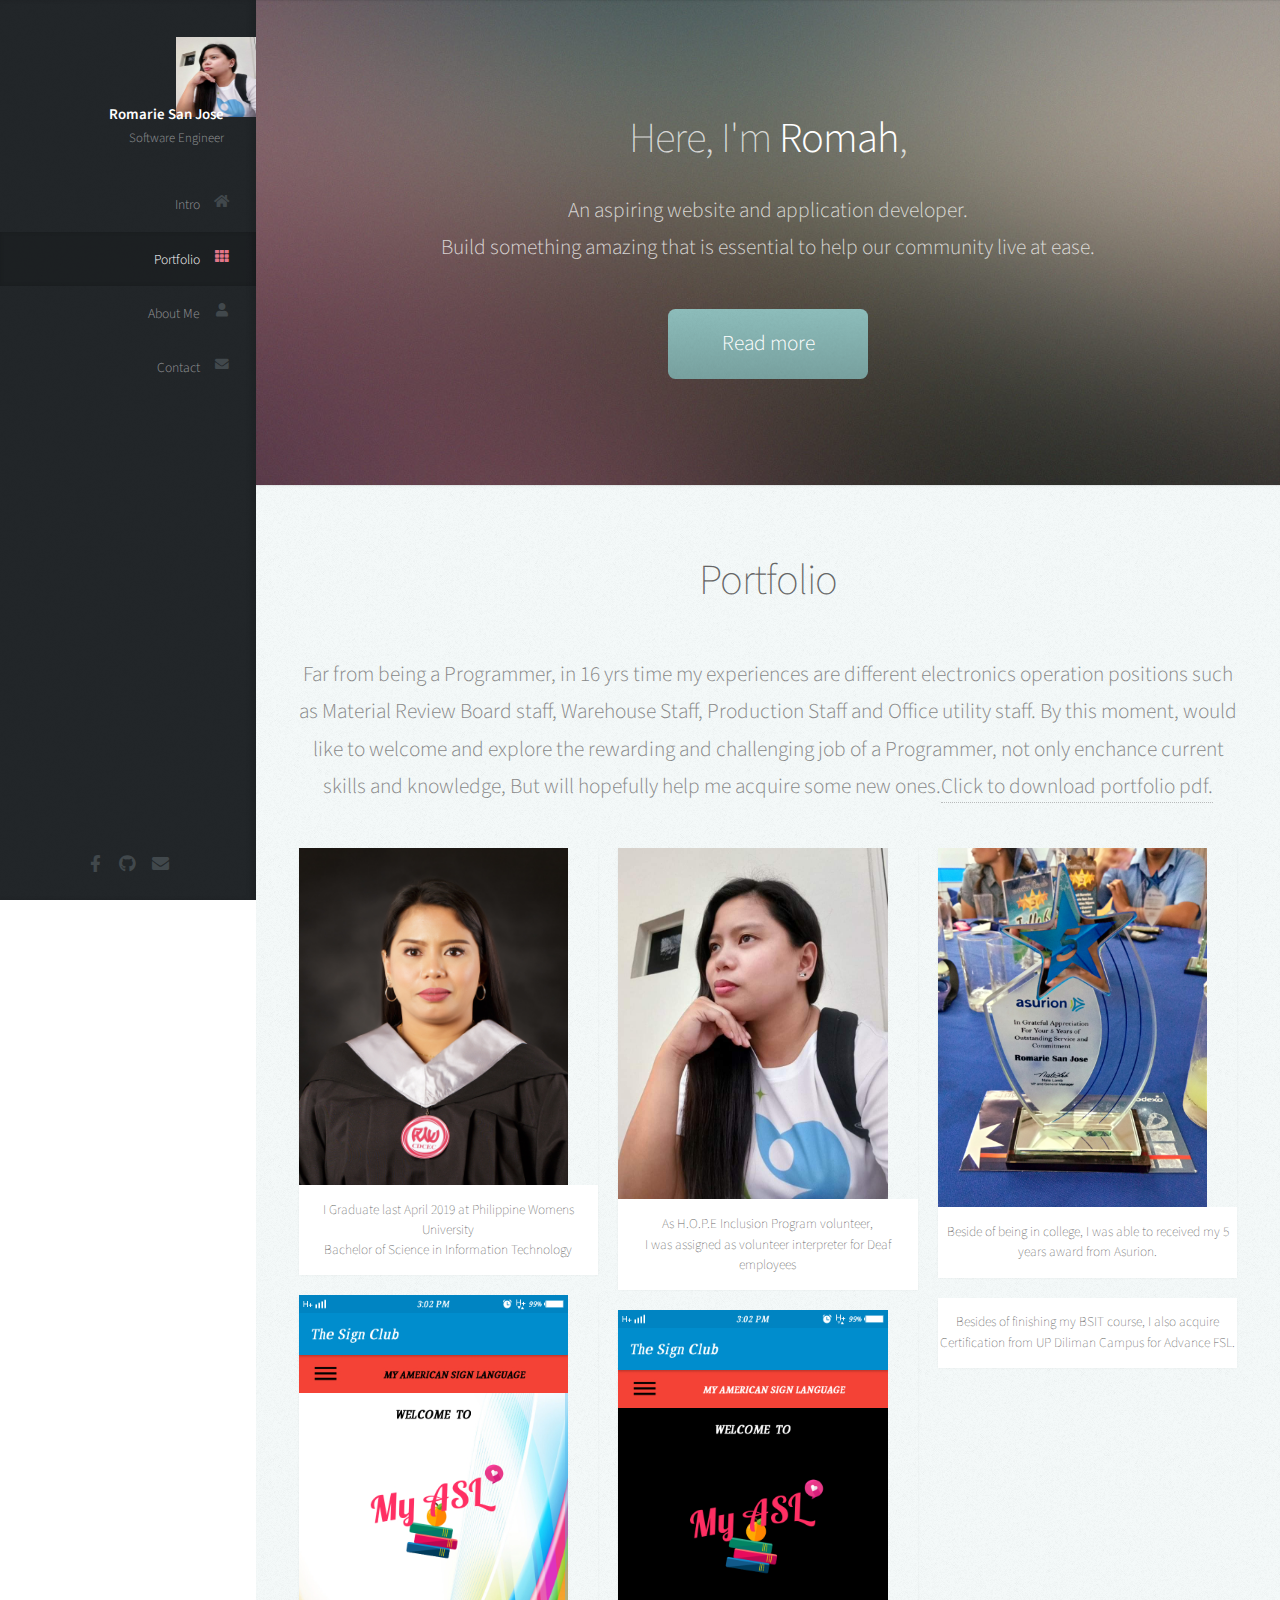
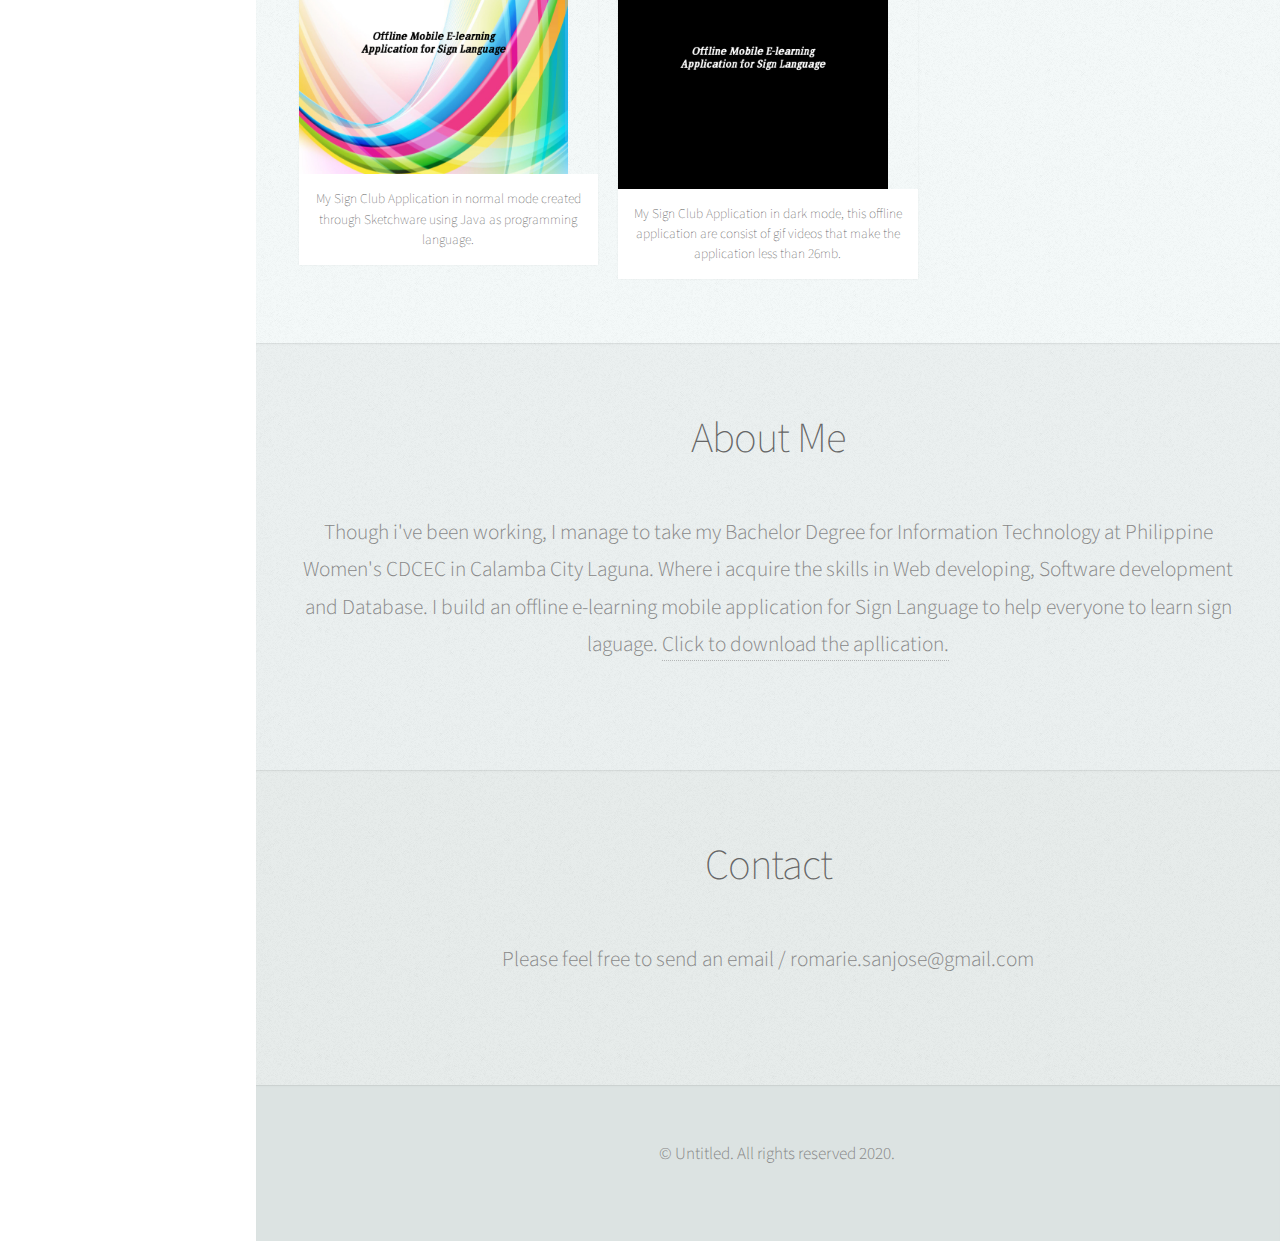
==== htmlromahcreator/index.html @ 94a88ac8 "Add files via upload" ====
<!DOCTYPE HTML>
<!--
	Prologue by HTML5 UP
	html5up.net | @ajlkn
	Free for personal and commercial use under the CCA 3.0 license (html5up.net/license)
-->
<html>
	<head>
		<title>romahcreator.website</title>
		<meta charset="utf-8" />
		<meta name="viewport" content="width=device-width, initial-scale=1, user-scalable=no" />
		<link rel="stylesheet" href="assets/css/main.css" />
	</head>
	<body class="is-preload">

		<!-- Header -->
			<div id="header">

				<div class="top">

					<!-- Logo -->
						<div id="logo">
							<span class="image avatar48"><img src="images/pic01.jpg" alt="" /></span>
							<h1 id="title">Romarie San Jose</h1>
							<p>Software Engineer</p>
						</div>

					<!-- Nav -->
						<nav id="nav">
							<ul>
								<li><a href="#top" id="top-link"><span class="icon solid fa-home">Intro</span></a></li>
								<li><a href="#portfolio" id="portfolio-link"><span class="icon solid fa-th">Portfolio</span></a></li>
								<li><a href="#about" id="about-link"><span class="icon solid fa-user">About Me</span></a></li>
								<li><a href="#contact" id="contact-link"><span class="icon solid fa-envelope">Contact</span></a></li>
							</ul>
						</nav>

				</div>

				<div class="bottom">

					<!-- Social Icons -->
						<ul class="icons">
							<!--<li><a href="#" class="icon brands fa-twitter"><span class="label">Twitter</span></a></li>-->
							<li><a href="www.Facebook.com/romahsjgallardo" class="icon brands fa-facebook-f"><span class="label">Facebook</span></a></li>
							<li><a href="www.Romahcreator@github.io" class="icon brands fa-github"><span class="label">Github</span></a></li>
							<li><a href="romarie.sanjose@gmail.com" class="icon solid fa-envelope"><span class="label">Email</span></a></li>
						</ul>

				</div>

			</div>

		<!-- Main -->
			<div id="main">

				<!-- Intro -->
					<section id="top" class="one dark cover">
						<div class="container">

							<header>
								<h2 class="alt">Here, I'm <strong>Romah</strong>,</h2>
								<p> An aspiring website and application developer.</br> Build something amazing that is essential to help our community live at ease.</p>
							</header>

							<footer>
								<a href="#portfolio" class="button scrolly">Read more</a>
							</footer>

						</div>
					</section>

				<!-- Portfolio -->
					<section id="portfolio" class="two">
						<div class="container">

							<header>
								<h2>Portfolio</h2>
							</header>

							<p> Far from being a Programmer, in 16 yrs time my experiences are different electronics operation positions such as Material Review Board staff, Warehouse Staff, Production Staff and Office utility staff. By this moment, would like to welcome and explore the rewarding and challenging job of a Programmer, not only enchance current skills and knowledge, But will hopefully help me acquire some new ones.<a href="https://drive.google.com/file/d/19MkFinXeB9zzPaveT3nCuMssVKolmsrK/view?usp=drivesdk">Click to download portfolio pdf.</a></p>

							<div class="row">
								<div class="col-4 col-12-mobile">
									<article class="item">
										<a href="#" class="image fit"><img src="images/pic02.jpg" alt="" /></a>
										<header>
											<h3>I Graduate last April 2019 at Philippine Womens University<br/>Bachelor of Science in Information Technology<br/></h3>
										</header>
									</article>
									<article class="item">
										<a href="#" class="image fit"><img src="images/pic03.jpg" alt="" /></a>
										<header>
											<h3>My Sign Club Application in normal mode created through Sketchware using Java as programming language.</h3>
										</header>
									</article>
								</div>
								<div class="col-4 col-12-mobile">
									<article class="item">
										<a href="#" class="image fit"><img src="images/pic01.jpg" alt="" /></a>
										<header>
											<h3> As H.O.P.E Inclusion Program volunteer,<br/> I was assigned as volunteer interpreter for Deaf employees</h3>
										</header>
									</article>
									<article class="item">
										<a href="#" class="image fit"><img src="images/pic05.jpg" alt="" /></a>
										<header>
											<h3>My Sign Club Application in dark mode, this offline application are consist of gif videos that make the application less than 26mb. </h3>
										</header>
									</article>
								</div>
								<div class="col-4 col-12-mobile">
									<article class="item">
										<a href="#" class="image fit"><img src="images/pic06.jpg" alt="" /></a>
										<header>
											<h3>Beside of being in college, I was able to received my 5 years award from Asurion.</h3>
										</header>
									</article>
									<article class="item">
										<a href="#" class="image fit"><img src="images/pic07.jpg" alt="" /></a>
										<header>
											<h3>Besides of finishing my BSIT course, I also acquire Certification from UP Diliman Campus for Advance FSL.</h3>
										</header>
									</article>
								</div>
							</div>

						</div>
					</section>

				<!-- About Me -->
					<section id="about" class="three">
						<div class="container">

							<header>
								<h2>About Me</h2>
							</header>

							<!--<a href="#" class="image featured"><img src="images/pic08.jpg" alt="" /></a>-->

							<p>Though i've been working, I manage to take my Bachelor Degree for Information Technology at Philippine Women's CDCEC in Calamba City Laguna. Where i acquire the skills in Web developing, Software development and Database. I build an offline e-learning mobile application for Sign Language to help everyone to learn sign laguage. <a href="https://drive.google.com/file/d/1fnbELvhr9jK8zWMVZ9AajAuEtnK0Iqdz/view?usp=drivesdk">Click to download the apllication.</a></p>

						</div>
					</section>

				<!-- Contact -->
					<section id="contact" class="four">
						<div class="container">

							<header>
								<h2>Contact</h2>
							</header>

							<p>Please feel free to send an email / romarie.sanjose@gmail.com</p>

							<!--<form method="post" action="#">
								<div class="row">
									<div class="col-6 col-12-mobile"><input type="text" name="name" placeholder="Name" /></div>
									<div class="col-6 col-12-mobile"><input type="text" name="email" placeholder="Email" /></div>
									<div class="col-12">
										<textarea name="message" placeholder="Message"></textarea>
									</div>
									<div class="col-12">
										<input type="submit" value="Send Message" />
									</div>-->
								</div>
							</form>

						</div>
					</section>

			</div>

		<!-- Footer -->
			<div id="footer">

				<!-- Copyright -->
					<ul class="copyright">
						<li>&copy; Untitled. All rights reserved 2020.</li><!--<li>Design: <a href="http://html5up.net">HTML5 UP</a></li>-->
					</ul>

			</div>

		<!-- Scripts -->
			<script src="assets/js/jquery.min.js"></script>
			<script src="assets/js/jquery.scrolly.min.js"></script>
			<script src="assets/js/jquery.scrollex.min.js"></script>
			<script src="assets/js/browser.min.js"></script>
			<script src="assets/js/breakpoints.min.js"></script>
			<script src="assets/js/util.js"></script>
			<script src="assets/js/main.js"></script>

	</body>
</html>
---- htmlromahcreator/assets/css/main.css ----
@import url("fontawesome-all.min.css");
@import url("https://fonts.googleapis.com/css?family=Source+Sans+Pro:300,300italic,400,600");

/*
	Prologue by HTML5 UP
	html5up.net | @ajlkn
	Free for personal and commercial use under the CCA 3.0 license (html5up.net/license)
*/

html, body, div, span, applet, object,
iframe, h1, h2, h3, h4, h5, h6, p, blockquote,
pre, a, abbr, acronym, address, big, cite,
code, del, dfn, em, img, ins, kbd, q, s, samp,
small, strike, strong, sub, sup, tt, var, b,
u, i, center, dl, dt, dd, ol, ul, li, fieldset,
form, label, legend, table, caption, tbody,
tfoot, thead, tr, th, td, article, aside,
canvas, details, embed, figure, figcaption,
footer, header, hgroup, menu, nav, output, ruby,
section, summary, time, mark, audio, video {
	margin: 0;
	padding: 0;
	border: 0;
	font-size: 100%;
	font: inherit;
	vertical-align: baseline;}

article, aside, details, figcaption, figure,
footer, header, hgroup, menu, nav, section {
	display: block;}

body {
	line-height: 1;
}

ol, ul {
	list-style: none;
}

blockquote, q {
	quotes: none;
}

	blockquote:before, blockquote:after, q:before, q:after {
		content: '';
		content: none;
	}

table {
	border-collapse: collapse;
	border-spacing: 0;
}

body {
	-webkit-text-size-adjust: none;
}

mark {
	background-color: transparent;
	color: inherit;
}

input::-moz-focus-inner {
	border: 0;
	padding: 0;
}

input, select, textarea {
	-moz-appearance: none;
	-webkit-appearance: none;
	-ms-appearance: none;
	appearance: none;
}

/* Basic */

	html {
		box-sizing: border-box;
	}

	*, *:before, *:after {
		box-sizing: inherit;
	}

	body {
		background: #fff;
		font-family: 'Source Sans Pro', sans-serif;
		font-size: 15pt;
		font-weight: 300;
		line-height: 1.75em;
		color: #888;
	}

		body.is-preload *, body.is-preload *:before, body.is-preload *:after {
			-moz-animation: none !important;
			-webkit-animation: none !important;
			-ms-animation: none !important;
			animation: none !important;
			-moz-transition: none !important;
			-webkit-transition: none !important;
			-ms-transition: none !important;
			transition: none !important;
		}

	input, textarea, select {
		font-family: 'Source Sans Pro', sans-serif;
		font-size: 17pt;
		font-weight: 300;
		line-height: 1.75em;
		color: #888;
	}

	h1, h2, h3, h4, h5, h6 {
		font-weight: 100;
		color: #666;
		line-height: 1.5em;
	}

	h1 a, h2 a, h3 a, h4 a, h5 a, h6 a {
		color: inherit;
		text-decoration: none;
	}

		h1 a strong, h2 a strong, h3 a strong, h4 a strong, h5 a strong, h6 a strong {
			color: #333;
		}

	h2 {
		font-size: 2em;
		letter-spacing: -1px;
	}

		h2.alt {
			color: #888;
		}

			h2.alt strong {
				color: #666;
			}

	h3 {
		font-size: 1em;
	}

	header {
		margin: 0 0 2em 0;
	}

		header > p {
			margin: 1em 0 0 0;
		}

	footer {
		margin: 2em 0 0 0;
	}

	strong, b {
		font-weight: 300;
		color: #666;
	}

	em, i {
		font-style: italic;
	}

	a {
		text-decoration: none;
		color: inherit;
		border-bottom: dotted 1px rgba(128, 128, 128, 0.5);
		-moz-transition: color 0.35s ease-in-out, border-bottom-color 0.35s ease-in-out;
		-webkit-transition: color 0.35s ease-in-out, border-bottom-color 0.35s ease-in-out;
		-ms-transition: color 0.35s ease-in-out, border-bottom-color 0.35s ease-in-out;
		transition: color 0.35s ease-in-out, border-bottom-color 0.35s ease-in-out;
		outline: 0;
	}

		a:hover {
			color: #E27689;
			border-bottom-color: rgba(255, 255, 255, 0);
		}

	sub {
		position: relative;
		top: 0.5em;
		font-size: 0.8em;
	}

	sup {
		position: relative;
		top: -0.5em;
		font-size: 0.8em;
	}

	hr {
		border: 0;
		border-top: solid 1px #ddd;
	}

	blockquote {
		border-left: solid 0.5em #ddd;
		padding: 1em 0 1em 2em;
		font-style: italic;
	}

	p, ul, ol, dl, table {
		margin-bottom: 2em;
	}

	br.clear {
		clear: both;
	}

/* Container */

	.container {
		margin: 0 auto;
		max-width: 100%;
		width: 1400px;
	}

		@media screen and (min-width: 961px) and (max-width: 1880px) {

			.container {
				width: 1200px;
			}

		}

		@media screen and (min-width: 961px) and (max-width: 1620px) {

			.container {
				width: 960px;
			}

		}

		@media screen and (min-width: 961px) and (max-width: 1320px) {

			.container {
				width: 100%;
			}

		}

		@media screen and (max-width: 960px) {

			.container {
				width: 100%;
			}

		}

		@media screen and (max-width: 736px) {

			.container {
				width: 100%;
			}

		}

/* Row */

	.row {
		display: flex;
		flex-wrap: wrap;
		box-sizing: border-box;
		align-items: stretch;
	}

		.row > * {
			box-sizing: border-box;
		}

		.row.gtr-uniform > * > :last-child {
			margin-bottom: 0;
		}

		.row.aln-left {
			justify-content: flex-start;
		}

		.row.aln-center {
			justify-content: center;
		}

		.row.aln-right {
			justify-content: flex-end;
		}

		.row.aln-top {
			align-items: flex-start;
		}

		.row.aln-middle {
			align-items: center;
		}

		.row.aln-bottom {
			align-items: flex-end;
		}

		.row > .imp {
			order: -1;
		}

		.row > .col-1 {
			width: 8.33333%;
		}

		.row > .off-1 {
			margin-left: 8.33333%;
		}

		.row > .col-2 {
			width: 16.66667%;
		}

		.row > .off-2 {
			margin-left: 16.66667%;
		}

		.row > .col-3 {
			width: 25%;
		}

		.row > .off-3 {
			margin-left: 25%;
		}

		.row > .col-4 {
			width: 33.33333%;
		}

		.row > .off-4 {
			margin-left: 33.33333%;
		}

		.row > .col-5 {
			width: 41.66667%;
		}

		.row > .off-5 {
			margin-left: 41.66667%;
		}

		.row > .col-6 {
			width: 50%;
		}

		.row > .off-6 {
			margin-left: 50%;
		}

		.row > .col-7 {
			width: 58.33333%;
		}

		.row > .off-7 {
			margin-left: 58.33333%;
		}

		.row > .col-8 {
			width: 66.66667%;
		}

		.row > .off-8 {
			margin-left: 66.66667%;
		}

		.row > .col-9 {
			width: 75%;
		}

		.row > .off-9 {
			margin-left: 75%;
		}

		.row > .col-10 {
			width: 83.33333%;
		}

		.row > .off-10 {
			margin-left: 83.33333%;
		}

		.row > .col-11 {
			width: 91.66667%;
		}

		.row > .off-11 {
			margin-left: 91.66667%;
		}

		.row > .col-12 {
			width: 100%;
		}

		.row > .off-12 {
			margin-left: 100%;
		}

		.row.gtr-0 {
			margin-top: 0px;
			margin-left: 0px;
		}

			.row.gtr-0 > * {
				padding: 0px 0 0 0px;
			}

			.row.gtr-0.gtr-uniform {
				margin-top: 0px;
			}

				.row.gtr-0.gtr-uniform > * {
					padding-top: 0px;
				}

		.row.gtr-25 {
			margin-top: -10px;
			margin-left: -10px;
		}

			.row.gtr-25 > * {
				padding: 10px 0 0 10px;
			}

			.row.gtr-25.gtr-uniform {
				margin-top: -10px;
			}

				.row.gtr-25.gtr-uniform > * {
					padding-top: 10px;
				}

		.row.gtr-50 {
			margin-top: -20px;
			margin-left: -20px;
		}

			.row.gtr-50 > * {
				padding: 20px 0 0 20px;
			}

			.row.gtr-50.gtr-uniform {
				margin-top: -20px;
			}

				.row.gtr-50.gtr-uniform > * {
					padding-top: 20px;
				}

		.row {
			margin-top: -40px;
			margin-left: -40px;
		}

			.row > * {
				padding: 40px 0 0 40px;
			}

			.row.gtr-uniform {
				margin-top: -40px;
			}

				.row.gtr-uniform > * {
					padding-top: 40px;
				}

		.row.gtr-150 {
			margin-top: -60px;
			margin-left: -60px;
		}

			.row.gtr-150 > * {
				padding: 60px 0 0 60px;
			}

			.row.gtr-150.gtr-uniform {
				margin-top: -60px;
			}

				.row.gtr-150.gtr-uniform > * {
					padding-top: 60px;
				}

		.row.gtr-200 {
			margin-top: -80px;
			margin-left: -80px;
		}

			.row.gtr-200 > * {
				padding: 80px 0 0 80px;
			}

			.row.gtr-200.gtr-uniform {
				margin-top: -80px;
			}

				.row.gtr-200.gtr-uniform > * {
					padding-top: 80px;
				}

		@media screen and (min-width: 961px) and (max-width: 1880px) {

			.row {
				display: flex;
				flex-wrap: wrap;
				box-sizing: border-box;
				align-items: stretch;
			}

				.row > * {
					box-sizing: border-box;
				}

				.row.gtr-uniform > * > :last-child {
					margin-bottom: 0;
				}

				.row.aln-left {
					justify-content: flex-start;
				}

				.row.aln-center {
					justify-content: center;
				}

				.row.aln-right {
					justify-content: flex-end;
				}

				.row.aln-top {
					align-items: flex-start;
				}

				.row.aln-middle {
					align-items: center;
				}

				.row.aln-bottom {
					align-items: flex-end;
				}

				.row > .imp-wide {
					order: -1;
				}

				.row > .col-1-wide {
					width: 8.33333%;
				}

				.row > .off-1-wide {
					margin-left: 8.33333%;
				}

				.row > .col-2-wide {
					width: 16.66667%;
				}

				.row > .off-2-wide {
					margin-left: 16.66667%;
				}

				.row > .col-3-wide {
					width: 25%;
				}

				.row > .off-3-wide {
					margin-left: 25%;
				}

				.row > .col-4-wide {
					width: 33.33333%;
				}

				.row > .off-4-wide {
					margin-left: 33.33333%;
				}

				.row > .col-5-wide {
					width: 41.66667%;
				}

				.row > .off-5-wide {
					margin-left: 41.66667%;
				}

				.row > .col-6-wide {
					width: 50%;
				}

				.row > .off-6-wide {
					margin-left: 50%;
				}

				.row > .col-7-wide {
					width: 58.33333%;
				}

				.row > .off-7-wide {
					margin-left: 58.33333%;
				}

				.row > .col-8-wide {
					width: 66.66667%;
				}

				.row > .off-8-wide {
					margin-left: 66.66667%;
				}

				.row > .col-9-wide {
					width: 75%;
				}

				.row > .off-9-wide {
					margin-left: 75%;
				}

				.row > .col-10-wide {
					width: 83.33333%;
				}

				.row > .off-10-wide {
					margin-left: 83.33333%;
				}

				.row > .col-11-wide {
					width: 91.66667%;
				}

				.row > .off-11-wide {
					margin-left: 91.66667%;
				}

				.row > .col-12-wide {
					width: 100%;
				}

				.row > .off-12-wide {
					margin-left: 100%;
				}

				.row.gtr-0 {
					margin-top: 0px;
					margin-left: 0px;
				}

					.row.gtr-0 > * {
						padding: 0px 0 0 0px;
					}

					.row.gtr-0.gtr-uniform {
						margin-top: 0px;
					}

						.row.gtr-0.gtr-uniform > * {
							padding-top: 0px;
						}

				.row.gtr-25 {
					margin-top: -10px;
					margin-left: -10px;
				}

					.row.gtr-25 > * {
						padding: 10px 0 0 10px;
					}

					.row.gtr-25.gtr-uniform {
						margin-top: -10px;
					}

						.row.gtr-25.gtr-uniform > * {
							padding-top: 10px;
						}

				.row.gtr-50 {
					margin-top: -20px;
					margin-left: -20px;
				}

					.row.gtr-50 > * {
						padding: 20px 0 0 20px;
					}

					.row.gtr-50.gtr-uniform {
						margin-top: -20px;
					}

						.row.gtr-50.gtr-uniform > * {
							padding-top: 20px;
						}

				.row {
					margin-top: -40px;
					margin-left: -40px;
				}

					.row > * {
						padding: 40px 0 0 40px;
					}

					.row.gtr-uniform {
						margin-top: -40px;
					}

						.row.gtr-uniform > * {
							padding-top: 40px;
						}

				.row.gtr-150 {
					margin-top: -60px;
					margin-left: -60px;
				}

					.row.gtr-150 > * {
						padding: 60px 0 0 60px;
					}

					.row.gtr-150.gtr-uniform {
						margin-top: -60px;
					}

						.row.gtr-150.gtr-uniform > * {
							padding-top: 60px;
						}

				.row.gtr-200 {
					margin-top: -80px;
					margin-left: -80px;
				}

					.row.gtr-200 > * {
						padding: 80px 0 0 80px;
					}

					.row.gtr-200.gtr-uniform {
						margin-top: -80px;
					}

						.row.gtr-200.gtr-uniform > * {
							padding-top: 80px;
						}

		}

		@media screen and (min-width: 961px) and (max-width: 1620px) {

			.row {
				display: flex;
				flex-wrap: wrap;
				box-sizing: border-box;
				align-items: stretch;
			}

				.row > * {
					box-sizing: border-box;
				}

				.row.gtr-uniform > * > :last-child {
					margin-bottom: 0;
				}

				.row.aln-left {
					justify-content: flex-start;
				}

				.row.aln-center {
					justify-content: center;
				}

				.row.aln-right {
					justify-content: flex-end;
				}

				.row.aln-top {
					align-items: flex-start;
				}

				.row.aln-middle {
					align-items: center;
				}

				.row.aln-bottom {
					align-items: flex-end;
				}

				.row > .imp-normal {
					order: -1;
				}

				.row > .col-1-normal {
					width: 8.33333%;
				}

				.row > .off-1-normal {
					margin-left: 8.33333%;
				}

				.row > .col-2-normal {
					width: 16.66667%;
				}

				.row > .off-2-normal {
					margin-left: 16.66667%;
				}

				.row > .col-3-normal {
					width: 25%;
				}

				.row > .off-3-normal {
					margin-left: 25%;
				}

				.row > .col-4-normal {
					width: 33.33333%;
				}

				.row > .off-4-normal {
					margin-left: 33.33333%;
				}

				.row > .col-5-normal {
					width: 41.66667%;
				}

				.row > .off-5-normal {
					margin-left: 41.66667%;
				}

				.row > .col-6-normal {
					width: 50%;
				}

				.row > .off-6-normal {
					margin-left: 50%;
				}

				.row > .col-7-normal {
					width: 58.33333%;
				}

				.row > .off-7-normal {
					margin-left: 58.33333%;
				}

				.row > .col-8-normal {
					width: 66.66667%;
				}

				.row > .off-8-normal {
					margin-left: 66.66667%;
				}

				.row > .col-9-normal {
					width: 75%;
				}

				.row > .off-9-normal {
					margin-left: 75%;
				}

				.row > .col-10-normal {
					width: 83.33333%;
				}

				.row > .off-10-normal {
					margin-left: 83.33333%;
				}

				.row > .col-11-normal {
					width: 91.66667%;
				}

				.row > .off-11-normal {
					margin-left: 91.66667%;
				}

				.row > .col-12-normal {
					width: 100%;
				}

				.row > .off-12-normal {
					margin-left: 100%;
				}

				.row.gtr-0 {
					margin-top: 0px;
					margin-left: 0px;
				}

					.row.gtr-0 > * {
						padding: 0px 0 0 0px;
					}

					.row.gtr-0.gtr-uniform {
						margin-top: 0px;
					}

						.row.gtr-0.gtr-uniform > * {
							padding-top: 0px;
						}

				.row.gtr-25 {
					margin-top: -10px;
					margin-left: -10px;
				}

					.row.gtr-25 > * {
						padding: 10px 0 0 10px;
					}

					.row.gtr-25.gtr-uniform {
						margin-top: -10px;
					}

						.row.gtr-25.gtr-uniform > * {
							padding-top: 10px;
						}

				.row.gtr-50 {
					margin-top: -20px;
					margin-left: -20px;
				}

					.row.gtr-50 > * {
						padding: 20px 0 0 20px;
					}

					.row.gtr-50.gtr-uniform {
						margin-top: -20px;
					}

						.row.gtr-50.gtr-uniform > * {
							padding-top: 20px;
						}

				.row {
					margin-top: -40px;
					margin-left: -40px;
				}

					.row > * {
						padding: 40px 0 0 40px;
					}

					.row.gtr-uniform {
						margin-top: -40px;
					}

						.row.gtr-uniform > * {
							padding-top: 40px;
						}

				.row.gtr-150 {
					margin-top: -60px;
					margin-left: -60px;
				}

					.row.gtr-150 > * {
						padding: 60px 0 0 60px;
					}

					.row.gtr-150.gtr-uniform {
						margin-top: -60px;
					}

						.row.gtr-150.gtr-uniform > * {
							padding-top: 60px;
						}

				.row.gtr-200 {
					margin-top: -80px;
					margin-left: -80px;
				}

					.row.gtr-200 > * {
						padding: 80px 0 0 80px;
					}

					.row.gtr-200.gtr-uniform {
						margin-top: -80px;
					}

						.row.gtr-200.gtr-uniform > * {
							padding-top: 80px;
						}

		}

		@media screen and (min-width: 961px) and (max-width: 1320px) {

			.row {
				display: flex;
				flex-wrap: wrap;
				box-sizing: border-box;
				align-items: stretch;
			}

				.row > * {
					box-sizing: border-box;
				}

				.row.gtr-uniform > * > :last-child {
					margin-bottom: 0;
				}

				.row.aln-left {
					justify-content: flex-start;
				}

				.row.aln-center {
					justify-content: center;
				}

				.row.aln-right {
					justify-content: flex-end;
				}

				.row.aln-top {
					align-items: flex-start;
				}

				.row.aln-middle {
					align-items: center;
				}

				.row.aln-bottom {
					align-items: flex-end;
				}

				.row > .imp-narrow {
					order: -1;
				}

				.row > .col-1-narrow {
					width: 8.33333%;
				}

				.row > .off-1-narrow {
					margin-left: 8.33333%;
				}

				.row > .col-2-narrow {
					width: 16.66667%;
				}

				.row > .off-2-narrow {
					margin-left: 16.66667%;
				}

				.row > .col-3-narrow {
					width: 25%;
				}

				.row > .off-3-narrow {
					margin-left: 25%;
				}

				.row > .col-4-narrow {
					width: 33.33333%;
				}

				.row > .off-4-narrow {
					margin-left: 33.33333%;
				}

				.row > .col-5-narrow {
					width: 41.66667%;
				}

				.row > .off-5-narrow {
					margin-left: 41.66667%;
				}

				.row > .col-6-narrow {
					width: 50%;
				}

				.row > .off-6-narrow {
					margin-left: 50%;
				}

				.row > .col-7-narrow {
					width: 58.33333%;
				}

				.row > .off-7-narrow {
					margin-left: 58.33333%;
				}

				.row > .col-8-narrow {
					width: 66.66667%;
				}

				.row > .off-8-narrow {
					margin-left: 66.66667%;
				}

				.row > .col-9-narrow {
					width: 75%;
				}

				.row > .off-9-narrow {
					margin-left: 75%;
				}

				.row > .col-10-narrow {
					width: 83.33333%;
				}

				.row > .off-10-narrow {
					margin-left: 83.33333%;
				}

				.row > .col-11-narrow {
					width: 91.66667%;
				}

				.row > .off-11-narrow {
					margin-left: 91.66667%;
				}

				.row > .col-12-narrow {
					width: 100%;
				}

				.row > .off-12-narrow {
					margin-left: 100%;
				}

				.row.gtr-0 {
					margin-top: 0px;
					margin-left: 0px;
				}

					.row.gtr-0 > * {
						padding: 0px 0 0 0px;
					}

					.row.gtr-0.gtr-uniform {
						margin-top: 0px;
					}

						.row.gtr-0.gtr-uniform > * {
							padding-top: 0px;
						}

				.row.gtr-25 {
					margin-top: -5px;
					margin-left: -5px;
				}

					.row.gtr-25 > * {
						padding: 5px 0 0 5px;
					}

					.row.gtr-25.gtr-uniform {
						margin-top: -5px;
					}

						.row.gtr-25.gtr-uniform > * {
							padding-top: 5px;
						}

				.row.gtr-50 {
					margin-top: -10px;
					margin-left: -10px;
				}

					.row.gtr-50 > * {
						padding: 10px 0 0 10px;
					}

					.row.gtr-50.gtr-uniform {
						margin-top: -10px;
					}

						.row.gtr-50.gtr-uniform > * {
							padding-top: 10px;
						}

				.row {
					margin-top: -20px;
					margin-left: -20px;
				}

					.row > * {
						padding: 20px 0 0 20px;
					}

					.row.gtr-uniform {
						margin-top: -20px;
					}

						.row.gtr-uniform > * {
							padding-top: 20px;
						}

				.row.gtr-150 {
					margin-top: -30px;
					margin-left: -30px;
				}

					.row.gtr-150 > * {
						padding: 30px 0 0 30px;
					}

					.row.gtr-150.gtr-uniform {
						margin-top: -30px;
					}

						.row.gtr-150.gtr-uniform > * {
							padding-top: 30px;
						}

				.row.gtr-200 {
					margin-top: -40px;
					margin-left: -40px;
				}

					.row.gtr-200 > * {
						padding: 40px 0 0 40px;
					}

					.row.gtr-200.gtr-uniform {
						margin-top: -40px;
					}

						.row.gtr-200.gtr-uniform > * {
							padding-top: 40px;
						}

		}

		@media screen and (max-width: 960px) {

			.row {
				display: flex;
				flex-wrap: wrap;
				box-sizing: border-box;
				align-items: stretch;
			}

				.row > * {
					box-sizing: border-box;
				}

				.row.gtr-uniform > * > :last-child {
					margin-bottom: 0;
				}

				.row.aln-left {
					justify-content: flex-start;
				}

				.row.aln-center {
					justify-content: center;
				}

				.row.aln-right {
					justify-content: flex-end;
				}

				.row.aln-top {
					align-items: flex-start;
				}

				.row.aln-middle {
					align-items: center;
				}

				.row.aln-bottom {
					align-items: flex-end;
				}

				.row > .imp-narrower {
					order: -1;
				}

				.row > .col-1-narrower {
					width: 8.33333%;
				}

				.row > .off-1-narrower {
					margin-left: 8.33333%;
				}

				.row > .col-2-narrower {
					width: 16.66667%;
				}

				.row > .off-2-narrower {
					margin-left: 16.66667%;
				}

				.row > .col-3-narrower {
					width: 25%;
				}

				.row > .off-3-narrower {
					margin-left: 25%;
				}

				.row > .col-4-narrower {
					width: 33.33333%;
				}

				.row > .off-4-narrower {
					margin-left: 33.33333%;
				}

				.row > .col-5-narrower {
					width: 41.66667%;
				}

				.row > .off-5-narrower {
					margin-left: 41.66667%;
				}

				.row > .col-6-narrower {
					width: 50%;
				}

				.row > .off-6-narrower {
					margin-left: 50%;
				}

				.row > .col-7-narrower {
					width: 58.33333%;
				}

				.row > .off-7-narrower {
					margin-left: 58.33333%;
				}

				.row > .col-8-narrower {
					width: 66.66667%;
				}

				.row > .off-8-narrower {
					margin-left: 66.66667%;
				}

				.row > .col-9-narrower {
					width: 75%;
				}

				.row > .off-9-narrower {
					margin-left: 75%;
				}

				.row > .col-10-narrower {
					width: 83.33333%;
				}

				.row > .off-10-narrower {
					margin-left: 83.33333%;
				}

				.row > .col-11-narrower {
					width: 91.66667%;
				}

				.row > .off-11-narrower {
					margin-left: 91.66667%;
				}

				.row > .col-12-narrower {
					width: 100%;
				}

				.row > .off-12-narrower {
					margin-left: 100%;
				}

				.row.gtr-0 {
					margin-top: 0px;
					margin-left: 0px;
				}

					.row.gtr-0 > * {
						padding: 0px 0 0 0px;
					}

					.row.gtr-0.gtr-uniform {
						margin-top: 0px;
					}

						.row.gtr-0.gtr-uniform > * {
							padding-top: 0px;
						}

				.row.gtr-25 {
					margin-top: -5px;
					margin-left: -5px;
				}

					.row.gtr-25 > * {
						padding: 5px 0 0 5px;
					}

					.row.gtr-25.gtr-uniform {
						margin-top: -5px;
					}

						.row.gtr-25.gtr-uniform > * {
							padding-top: 5px;
						}

				.row.gtr-50 {
					margin-top: -10px;
					margin-left: -10px;
				}

					.row.gtr-50 > * {
						padding: 10px 0 0 10px;
					}

					.row.gtr-50.gtr-uniform {
						margin-top: -10px;
					}

						.row.gtr-50.gtr-uniform > * {
							padding-top: 10px;
						}

				.row {
					margin-top: -20px;
					margin-left: -20px;
				}

					.row > * {
						padding: 20px 0 0 20px;
					}

					.row.gtr-uniform {
						margin-top: -20px;
					}

						.row.gtr-uniform > * {
							padding-top: 20px;
						}

				.row.gtr-150 {
					margin-top: -30px;
					margin-left: -30px;
				}

					.row.gtr-150 > * {
						padding: 30px 0 0 30px;
					}

					.row.gtr-150.gtr-uniform {
						margin-top: -30px;
					}

						.row.gtr-150.gtr-uniform > * {
							padding-top: 30px;
						}

				.row.gtr-200 {
					margin-top: -40px;
					margin-left: -40px;
				}

					.row.gtr-200 > * {
						padding: 40px 0 0 40px;
					}

					.row.gtr-200.gtr-uniform {
						margin-top: -40px;
					}

						.row.gtr-200.gtr-uniform > * {
							padding-top: 40px;
						}

		}

		@media screen and (max-width: 736px) {

			.row {
				display: flex;
				flex-wrap: wrap;
				box-sizing: border-box;
				align-items: stretch;
			}

				.row > * {
					box-sizing: border-box;
				}

				.row.gtr-uniform > * > :last-child {
					margin-bottom: 0;
				}

				.row.aln-left {
					justify-content: flex-start;
				}

				.row.aln-center {
					justify-content: center;
				}

				.row.aln-right {
					justify-content: flex-end;
				}

				.row.aln-top {
					align-items: flex-start;
				}

				.row.aln-middle {
					align-items: center;
				}

				.row.aln-bottom {
					align-items: flex-end;
				}

				.row > .imp-mobile {
					order: -1;
				}

				.row > .col-1-mobile {
					width: 8.33333%;
				}

				.row > .off-1-mobile {
					margin-left: 8.33333%;
				}

				.row > .col-2-mobile {
					width: 16.66667%;
				}

				.row > .off-2-mobile {
					margin-left: 16.66667%;
				}

				.row > .col-3-mobile {
					width: 25%;
				}

				.row > .off-3-mobile {
					margin-left: 25%;
				}

				.row > .col-4-mobile {
					width: 33.33333%;
				}

				.row > .off-4-mobile {
					margin-left: 33.33333%;
				}

				.row > .col-5-mobile {
					width: 41.66667%;
				}

				.row > .off-5-mobile {
					margin-left: 41.66667%;
				}

				.row > .col-6-mobile {
					width: 50%;
				}

				.row > .off-6-mobile {
					margin-left: 50%;
				}

				.row > .col-7-mobile {
					width: 58.33333%;
				}

				.row > .off-7-mobile {
					margin-left: 58.33333%;
				}

				.row > .col-8-mobile {
					width: 66.66667%;
				}

				.row > .off-8-mobile {
					margin-left: 66.66667%;
				}

				.row > .col-9-mobile {
					width: 75%;
				}

				.row > .off-9-mobile {
					margin-left: 75%;
				}

				.row > .col-10-mobile {
					width: 83.33333%;
				}

				.row > .off-10-mobile {
					margin-left: 83.33333%;
				}

				.row > .col-11-mobile {
					width: 91.66667%;
				}

				.row > .off-11-mobile {
					margin-left: 91.66667%;
				}

				.row > .col-12-mobile {
					width: 100%;
				}

				.row > .off-12-mobile {
					margin-left: 100%;
				}

				.row.gtr-0 {
					margin-top: 0px;
					margin-left: 0px;
				}

					.row.gtr-0 > * {
						padding: 0px 0 0 0px;
					}

					.row.gtr-0.gtr-uniform {
						margin-top: 0px;
					}

						.row.gtr-0.gtr-uniform > * {
							padding-top: 0px;
						}

				.row.gtr-25 {
					margin-top: -5px;
					margin-left: -5px;
				}

					.row.gtr-25 > * {
						padding: 5px 0 0 5px;
					}

					.row.gtr-25.gtr-uniform {
						margin-top: -5px;
					}

						.row.gtr-25.gtr-uniform > * {
							padding-top: 5px;
						}

				.row.gtr-50 {
					margin-top: -10px;
					margin-left: -10px;
				}

					.row.gtr-50 > * {
						padding: 10px 0 0 10px;
					}

					.row.gtr-50.gtr-uniform {
						margin-top: -10px;
					}

						.row.gtr-50.gtr-uniform > * {
							padding-top: 10px;
						}

				.row {
					margin-top: -20px;
					margin-left: -20px;
				}

					.row > * {
						padding: 20px 0 0 20px;
					}

					.row.gtr-uniform {
						margin-top: -20px;
					}

						.row.gtr-uniform > * {
							padding-top: 20px;
						}

				.row.gtr-150 {
					margin-top: -30px;
					margin-left: -30px;
				}

					.row.gtr-150 > * {
						padding: 30px 0 0 30px;
					}

					.row.gtr-150.gtr-uniform {
						margin-top: -30px;
					}

						.row.gtr-150.gtr-uniform > * {
							padding-top: 30px;
						}

				.row.gtr-200 {
					margin-top: -40px;
					margin-left: -40px;
				}

					.row.gtr-200 > * {
						padding: 40px 0 0 40px;
					}

					.row.gtr-200.gtr-uniform {
						margin-top: -40px;
					}

						.row.gtr-200.gtr-uniform > * {
							padding-top: 40px;
						}

		}

/* Sections/Article */

	section, article {
		margin-bottom: 3em;
	}

		section > :last-child,
		section > .container, section:last-child, article > :last-child,
		article > .container, article:last-child {
			margin-bottom: 0;
		}

		.row > section, .row > article {
			margin-bottom: 0;
		}

/* Image */

	.image {
		display: inline-block;
		border: 0;
	}

		.image img {
			display: block;
			width: 90%;
		}

		.image.avatar48 {
			width: 48px;
			height: 48px;
			background: #f00;
		}

			.image.avatar48 img {
				width: 80px;
				height: 80px;
			}

		.image.fit {
			display: block;
			width: 100%;
		}

		.image.featured {
			display: block;
			width: 100%;
			margin: 0 0 2em 0;
		}

		.image.left {
			float: left;
			margin: 0 2em 2em 0;
		}

		.image.centered {
			display: block;
			margin: 0 0 2em 0;
		}

			.image.centered img {
				margin: 0 auto;
				width: auto;
			}

/* List */

	ul {
		list-style: disc;
		padding-left: 1em;
	}

		ul li {
			padding-left: 0.5em;
		}

	ol {
		list-style: decimal;
		padding-left: 1.25em;
	}

		ol li {
			padding-left: 0.25em;
		}

/* Icons */

	ul.icons {
		cursor: default;
		list-style: none;
		padding-left: 0;
	}

		ul.icons li {
			display: inline-block;
			padding-left: 0;
		}

		ul.icons a {
			display: inline-block;
			width: 2em;
			height: 2em;
			line-height: 2em;
			text-align: center;
			border: 0;
		}

/* Form */

	form label {
		display: block;
		text-align: left;
		margin-bottom: 0.5em;
	}

	form input[type="text"],
	form input[type="email"],
	form input[type="password"],
	form select,
	form textarea {
		position: relative;
		-webkit-appearance: none;
		display: block;
		border: 0;
		outline: 0;
		background: #fff;
		background: rgba(255, 255, 255, 0.75);
		width: 100%;
		border-radius: 0.35em;
		padding: 0.75em 1em 0.75em 1em;
		box-shadow: inset 0 0.1em 0.1em 0 rgba(0, 0, 0, 0.05);
		border: solid 1px rgba(0, 0, 0, 0.15);
		-moz-transition: all 0.35s ease-in-out;
		-webkit-transition: all 0.35s ease-in-out;
		-ms-transition: all 0.35s ease-in-out;
		transition: all 0.35s ease-in-out;
	}

		form input[type="text"]:focus,
		form input[type="email"]:focus,
		form input[type="password"]:focus,
		form select:focus,
		form textarea:focus {
			box-shadow: 0 0 2px 1px #8ebebc;
			background: #fff;
		}

	form input[type="text"],
	form input[type="email"],
	form input[type="password"],
	form select {
		line-height: 1.25em;
	}

	form textarea {
		min-height: 14em;
	}

	form ::-webkit-input-placeholder {
		color: #555 !important;
	}

	form :-moz-placeholder {
		color: #555 !important;
	}

	form ::-moz-placeholder {
		color: #555 !important;
	}

	form :-ms-input-placeholder {
		color: #555 !important;
	}

	form ::-moz-focus-inner {
		border: 0;
	}

/* Table */

	table {
		width: 100%;
		text-align: left;
	}

		table tbody tr:nth-child(2n+2) {
			background: #f4f4f4;
		}

		table td {
			padding: 0.5em 1em 0.5em 1em;
		}

		table th {
			text-align: left;
			padding: 0.5em 1em 0.5em 1em;
			color: #fff;
			background: #222729 url("images/overlay.png");
		}

		table thead {
			background: #444;
			color: #fff;
		}

		table tfoot {
			background: #eee;
		}

/* Button */

	input[type="button"],
	input[type="submit"],
	input[type="reset"],
	button,
	.button {
		position: relative;
		display: inline-block;
		border-radius: 0.35em;
		color: #fff !important;
		text-decoration: none;
		padding: 0.75em 2.5em 0.75em 2.5em;
		background-color: #8ebebc;
		border: 0;
		cursor: pointer;
		background-image: -moz-linear-gradient(top, rgba(0, 0, 0, 0), rgba(0, 0, 0, 0.15)), url("images/overlay.png");
		background-image: -webkit-linear-gradient(top, rgba(0, 0, 0, 0), rgba(0, 0, 0, 0.15)), url("images/overlay.png");
		background-image: -ms-linear-gradient(top, rgba(0, 0, 0, 0), rgba(0, 0, 0, 0.15)), url("images/overlay.png");
		background-image: linear-gradient(top, rgba(0, 0, 0, 0), rgba(0, 0, 0, 0.15)), url("images/overlay.png");
		-moz-transition: background-color 0.35s ease-in-out;
		-webkit-transition: background-color 0.35s ease-in-out;
		-ms-transition: background-color 0.35s ease-in-out;
		transition: background-color 0.35s ease-in-out;
	}

		input[type="button"]:hover,
		input[type="submit"]:hover,
		input[type="reset"]:hover,
		button:hover,
		.button:hover {
			background-color: #9ececc;
		}

		input[type="button"]:active,
		input[type="submit"]:active,
		input[type="reset"]:active,
		button:active,
		.button:active {
			background-color: #7eaeac;
		}

/* Item */

	.item {
		box-shadow: 0 0.05em 0.10em 0 rgba(0, 0, 0, 0.05);
		margin-bottom: 30px;
	}

		.item header {
			background: #fff;
			margin: 0;
			padding: 1em 0 1em 0;
			font-size: 0.7em;
		}

			.item header h3 {
				font-size: 0.9em;
			}

/* Icons */

	.icon {
		text-decoration: none;
		text-decoration: none;
	}

		.icon:before {
			-moz-osx-font-smoothing: grayscale;
			-webkit-font-smoothing: antialiased;
			display: inline-block;
			font-style: normal;
			font-variant: normal;
			text-rendering: auto;
			line-height: 1;
			text-transform: none !important;
			font-family: 'Font Awesome 5 Free';
			font-weight: 400;
		}

		.icon:before {
			line-height: inherit;
		}

		.icon > .label {
			display: none;
		}

		.icon.solid:before {
			font-weight: 900;
		}

		.icon.brands:before {
			font-family: 'Font Awesome 5 Brands';
		}

/* Header */

	#header {
		display: -moz-flex;
		display: -webkit-flex;
		display: -ms-flex;
		display: flex;
		-moz-flex-direction: column;
		-webkit-flex-direction: column;
		-ms-flex-direction: column;
		flex-direction: column;
		-moz-justify-content: space-between;
		-webkit-justify-content: space-between;
		-ms-justify-content: space-between;
		justify-content: space-between;
		background: #222629 url("images/overlay.png");
		box-shadow: inset -0.25em 0 0.25em 0 rgba(0, 0, 0, 0.1);
		color: #fff;
		height: 100%;
		left: 0;
		overflow-y: auto;
		position: fixed;
		text-align: right;
		top: 0;
		width: 375px;
	}

		#header .top {
			-moz-flex-grow: 1;
			-webkit-flex-grow: 1;
			-ms-flex-grow: 1;
			flex-grow: 1;
		}

		#header .bottom {
			-moz-flex-shrink: 0;
			-webkit-flex-shrink: 0;
			-ms-flex-shrink: 0;
			flex-shrink: 0;
			padding: 1.5em 0 0.75em 0;
		}

			#header .bottom > :last-child {
				margin-bottom: 0;
			}

		#header .icons {
			font-size: 0.8em;
			text-align: center;
		}

			#header .icons a {
				color: #41484c;
				-moz-transition: color 0.35s ease-in-out;
				-webkit-transition: color 0.35s ease-in-out;
				-ms-transition: color 0.35s ease-in-out;
				transition: color 0.35s ease-in-out;
			}

				#header .icons a:hover {
					color: #fff;
				}

	#logo {
		position: relative;
		margin: 1.75em 1.5em 1.5em 1.5em;
		min-height: 48px;
		cursor: default;
	}

		#logo h1 {
			position: relative;
			color: #fff;
			font-weight: 600;
			font-size: .7em;
			line-height: 1em;
		}

		#logo p {
			position: relative;
			display: block;
			font-size: 0.6em;
			color: rgba(255, 255, 255, 0.5);
			line-height: 1.25em;
			margin: 0.5em 0 0 0;
		}

		#logo .image {
			position: absolute;
			left: 0;
			top: 0;
		}

	#nav ul {
		list-style: none;
		padding-left: 0;
		margin-bottom: 0;
	}

		#nav ul li {
			padding-left: 0;
		}

			#nav ul li a {
				display: block;
				padding: 0.5em 1.5em 0.5em 1.5em;
				color: rgba(255, 255, 255, 0.5);
				text-decoration: none;
				outline: 0;
				border: 0;
				-moz-transition: none;
				-webkit-transition: none;
				-ms-transition: none;
				transition: none;
			}

				#nav ul li a span {
					position: relative;
					display: block;
					font-size: 0.8em;
				}

					#nav ul li a span:before {
						position: absolute;
						left: 0;
						color: #41484c;
						text-align: center;
						width: 1.25em;
						line-height: 1.75em;
					}

				#nav ul li a.active {
					background: rgba(0, 0, 0, 0.15);
					box-shadow: inset 0 0 0.25em 0 rgba(0, 0, 0, 0.125);
					color: #fff;
				}

					#nav ul li a.active span:before {
						color: #e27689;
					}

/* Footer */

	#footer {
		margin-left: 375px;
		text-align: center;
		background-color: #dce3e2;
		padding: 3em 0 4em 0;
		box-shadow: inset 0 1px 0 0 rgba(0, 0, 0, 0.05), inset 0 0.1em 0.1em 0 rgba(0, 0, 0, 0.025);
		font-size: 0.8em;
	}

		#footer .copyright {
			cursor: default;
			margin: 0;
		}

			#footer .copyright li {
				display: inline-block;
				line-height: 1em;
				border-left: solid 1px rgba(128, 128, 128, 0.35);
				padding: 0 0 0 0.5em;
				margin: 0 0 0 0.5em;
			}

				#footer .copyright li:first-child {
					border-left: 0;
					padding-left: 0;
					margin-left: 0;
				}

/* Main */

	#main {
		margin-left: 375px;
	}

		#main > section {
			margin: 0;
			overflow: hidden;
			padding: 4em 0;
			box-shadow: inset 0 1px 0 0 rgba(0, 0, 0, 0.05), inset 0 0.1em 0.1em 0 rgba(0, 0, 0, 0.025);
			text-align: center;
			background-image: url("images/overlay.png");
		}

			#main > section.dark {
				color: #ddd;
				color: rgba(255, 255, 255, 0.75);
			}

				#main > section.dark h2, #main > section.dark h3, #main > section.dark h4, #main > section.dark h5, #main > section.dark h6 {
					color: inherit;
				}

				#main > section.dark strong {
					color: #fff;
					border-color: inherit;
				}

				#main > section.dark a {
					color: #fff;
					border-color: inherit;
				}

					#main > section.dark a:hover {
						border-bottom-color: rgba(255, 255, 255, 0);
					}

			#main > section.cover {
				padding: 10em 0;
				background-size: cover;
				background-position: center center;
			}

			#main > section.one {
				background-color: #81918E;
				background-image: url("../../images/banner.jpg");
			}

			#main > section.two {
				background-color: #f5fafa;
			}

			#main > section.three {
				background-color: #ecf1f1;
			}

			#main > section.four {
				background-color: #e8edec;
			}

/* Wide */

	@media screen and (min-width: 961px) and (max-width: 1880px) {

		/* Basic */

			body, input, textarea, select {
				font-size: 17pt;
			}

		/* Header */

			#header {
				width: 300px;
			}

		/* Footer */

			#footer {
				margin-left: 300px;
			}

		/* Main */

			#main {
				margin-left: 300px;
			}

	}

/* Normal */

	@media screen and (min-width: 961px) and (max-width: 1620px) {

		/* Main */

			#main > section {
				padding: 3em 0;
			}

			#main section.cover {
				padding: 5em 0;
			}

	}

/* Narrow */

	@media screen and (min-width: 961px) and (max-width: 1320px) {

		/* Basic */

			body, input, textarea, select {
				font-size: 16pt;
			}

			.container {
				padding: 0 2em 0 2em;
			}

		/* Icons */

			ul.icons li a {
				width: 1.75em;
			}

		/* Item */

			.item {
				margin-bottom: 20px;
			}

		/* Header */

			#header {
				width: 20%;
			}

			#logo .image {
				position: relative;
				margin: 0 0 0.5em 0;
			}

			#nav ul li a {
				font-size: 0.8em;
				padding-top: 0.5em;
				padding-bottom: 0.5em;
			}

				#nav ul li a span {
					padding-right: 2.25em;
				}

					#nav ul li a span:before {
						left: 100%;
						margin-left: -1.25em;
						line-height: 2.25em;
					}

		/* Footer */

			#footer {
				margin-left: 20%;
			}

		/* Main */

			#main {
				margin-left: 20%;
			}

	}

/* Narrower */

	#headerToggle {
		display: none;
	}

	@media screen and (max-width: 960px) {

		/* Basic */

			html, body {
				overflow-x: hidden;
			}

			body, input, textarea, select {
				font-size: 16pt;
			}

			header br {
				display: none;
			}

			.container {
				padding: 0 2em 0 2em;
			}

		/* Item */

			.item {
				margin-bottom: 15px;
			}

		/* Icons */

			ul.icons a {
				width: 1.75em;
				font-size: 1.25em;
			}

		/* Header */

			#header {
				-moz-backface-visibility: hidden;
				-webkit-backface-visibility: hidden;
				-ms-backface-visibility: hidden;
				backface-visibility: hidden;
				-moz-transform: translateX(-275px);
				-webkit-transform: translateX(-275px);
				-ms-transform: translateX(-275px);
				transform: translateX(-275px);
				-moz-transition: -moz-transform 0.5s ease;
				-webkit-transition: -webkit-transform 0.5s ease;
				-ms-transition: -ms-transform 0.5s ease;
				transition: transform 0.5s ease;
				-webkit-overflow-scrolling: touch;
				display: block;
				height: 100%;
				left: 0;
				overflow-y: auto;
				position: fixed;
				top: 0;
				width: 275px;
				z-index: 10002;
				width: 275px;
				background: #222729 url("images/overlay.png");
				box-shadow: inset -0.25em 0 0.25em 0 rgba(0, 0, 0, 0.125);
			}

				#header .top {
					position: relative;
				}

				#header .bottom {
					border-top: solid 1px rgba(255, 255, 255, 0.05);
					box-shadow: 0 -1px 0 0 rgba(0, 0, 0, 0.15);
					padding-top: 2em;
					margin-top: 2em;
					position: relative;
				}

			#logo {
				margin: 1.5em 1.25em 1.25em 1.25em;
			}

			#nav ul li a {
				padding: 0.5em 1.25em 0.5em 1.25em;
			}

			#headerToggle {
				-moz-backface-visibility: hidden;
				-webkit-backface-visibility: hidden;
				-ms-backface-visibility: hidden;
				backface-visibility: hidden;
				-moz-transition: -moz-transform 0.5s ease;
				-webkit-transition: -webkit-transform 0.5s ease;
				-ms-transition: -ms-transform 0.5s ease;
				transition: transform 0.5s ease;
				display: block;
				height: 2.25em;
				left: 0;
				position: fixed;
				top: 0;
				width: 3.25em;
				z-index: 10001;
			}

				#headerToggle .toggle {
					text-decoration: none;
					position: absolute;
					left: 0;
					top: 0;
					width: 100%;
					height: 100%;
					outline: 0;
					border: 0;
				}

					#headerToggle .toggle:before {
						-moz-osx-font-smoothing: grayscale;
						-webkit-font-smoothing: antialiased;
						display: inline-block;
						font-style: normal;
						font-variant: normal;
						text-rendering: auto;
						line-height: 1;
						text-transform: none !important;
						font-family: 'Font Awesome 5 Free';
						font-weight: 900;
					}

					#headerToggle .toggle:before {
						text-decoration: none;
						content: '\f0c9';
						color: #fff;
						font-size: 18px;
						background: rgba(128, 136, 144, 0.5);
						border-radius: 0.35em;
						text-align: center;
						position: absolute;
						left: 0.5em;
						top: 0.5em;
						display: block;
						width: 3.25em;
						height: 2.25em;
						line-height: 2.25em;
					}

			body.header-visible #main {
				-moz-transform: translateX(275px);
				-webkit-transform: translateX(275px);
				-ms-transform: translateX(275px);
				transform: translateX(275px);
			}

			body.header-visible #headerToggle {
				-moz-transform: translateX(275px);
				-webkit-transform: translateX(275px);
				-ms-transform: translateX(275px);
				transform: translateX(275px);
			}

			body.header-visible #header {
				-moz-transform: translateX(0);
				-webkit-transform: translateX(0);
				-ms-transform: translateX(0);
				transform: translateX(0);
			}

		/* Footer */

			#footer {
				margin-left: 0;
			}

		/* Main */

			#main {
				-moz-backface-visibility: hidden;
				-webkit-backface-visibility: hidden;
				-ms-backface-visibility: hidden;
				backface-visibility: hidden;
				-moz-transition: -moz-transform 0.5s ease;
				-webkit-transition: -webkit-transform 0.5s ease;
				-ms-transition: -ms-transform 0.5s ease;
				transition: transform 0.5s ease;
				padding-bottom: 1px;
				margin-left: 0;
			}

				#main > section {
					padding: 3em 0;
				}

				#main section.cover {
					padding: 4em 0;
				}

	}

/* Mobile */

	@media screen and (max-width: 736px) {

		/* Basic */

			body, input, textarea, select {
				font-size: 14pt;
			}

			h2 {
				font-size: 1.5em;
				letter-spacing: 0;
				font-weight: 300;
			}

			.container {
				padding: 0 15px 0 15px;
			}

		/* List */

			ul.icons a {
				width: 2em;
				font-size: 1.25em;
			}

		/* Main */

			#main > section {
				padding: 2em 0;
			}

			#main section.cover {
				padding: 4em 0em;
			}

				#main section.cover header {
					padding: 0 1em;
				}

		/* Footer */

			#footer .copyright li {
				display: block;
				line-height: 1.25em;
				border: 0;
				padding: 0;
				margin: 1em 0 0 0;
			}

				#footer .copyright li:first-child {
					margin-top: 0;
				}

	}
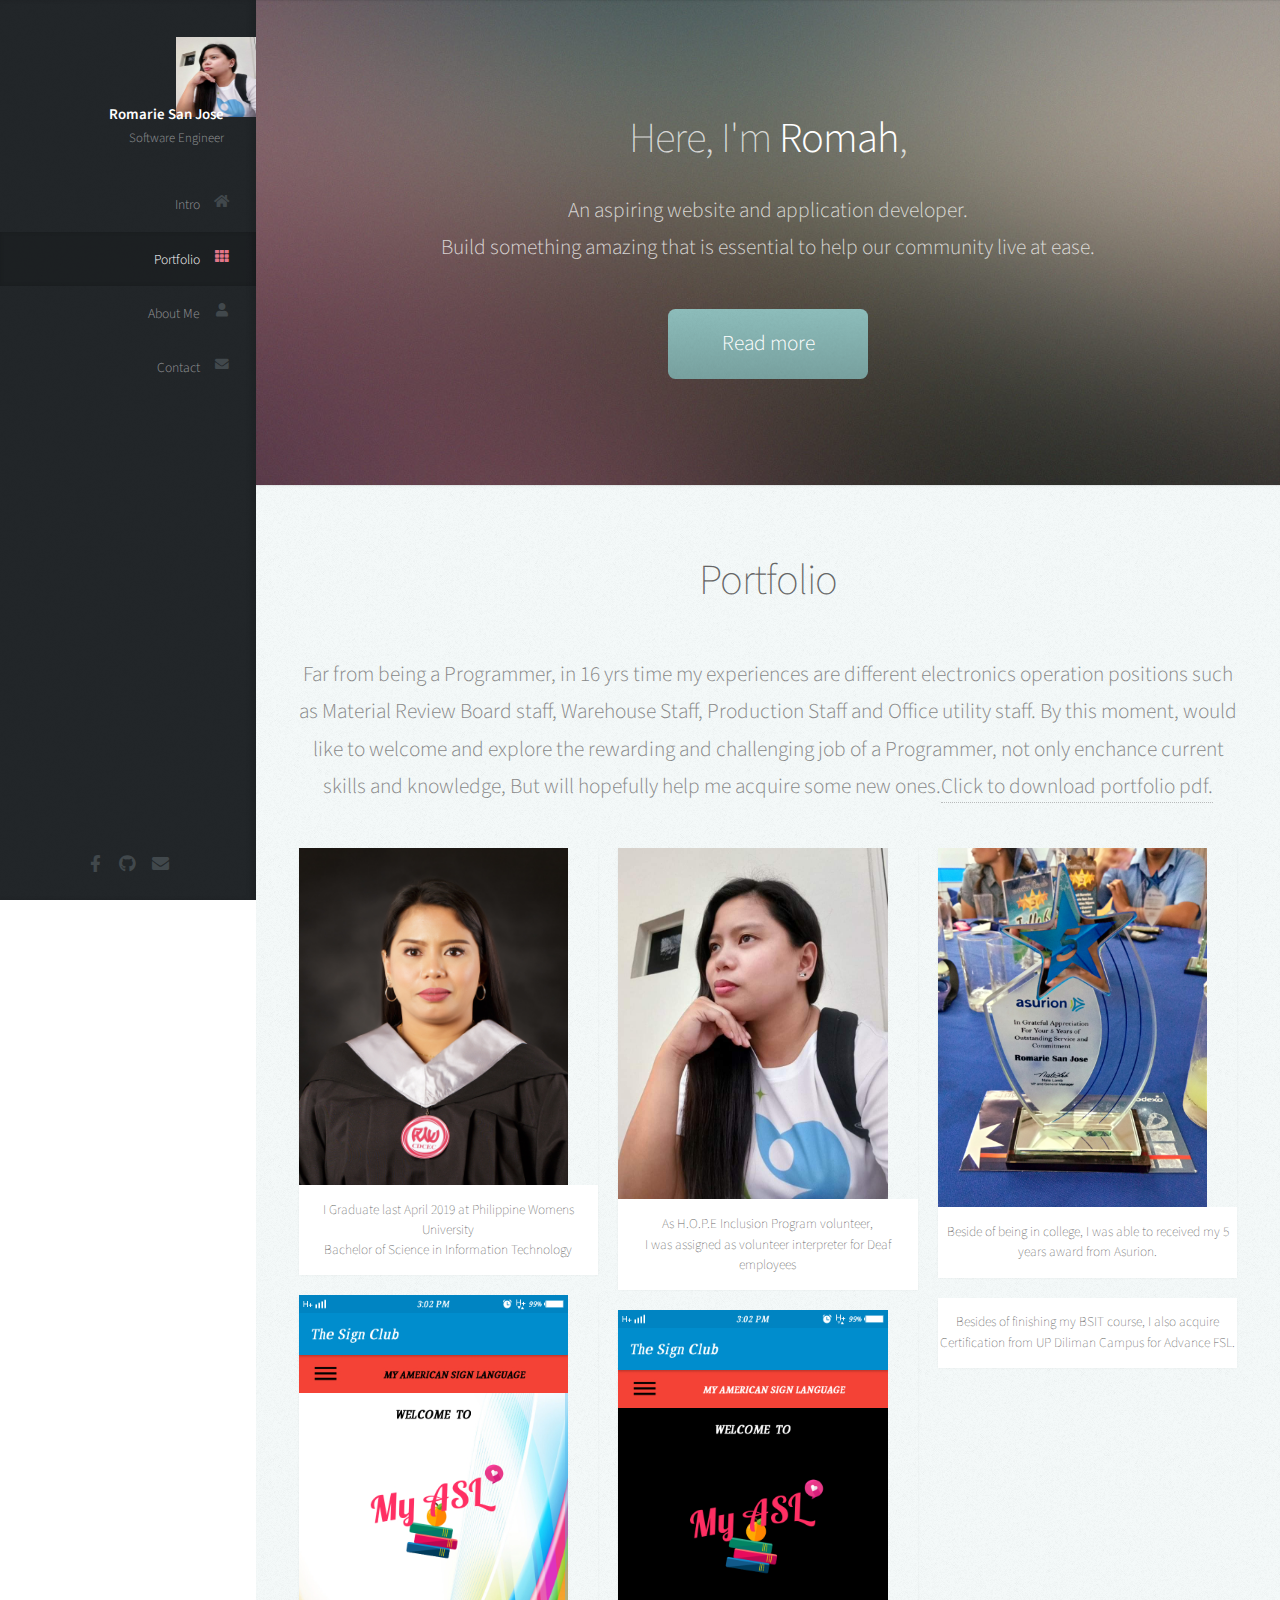
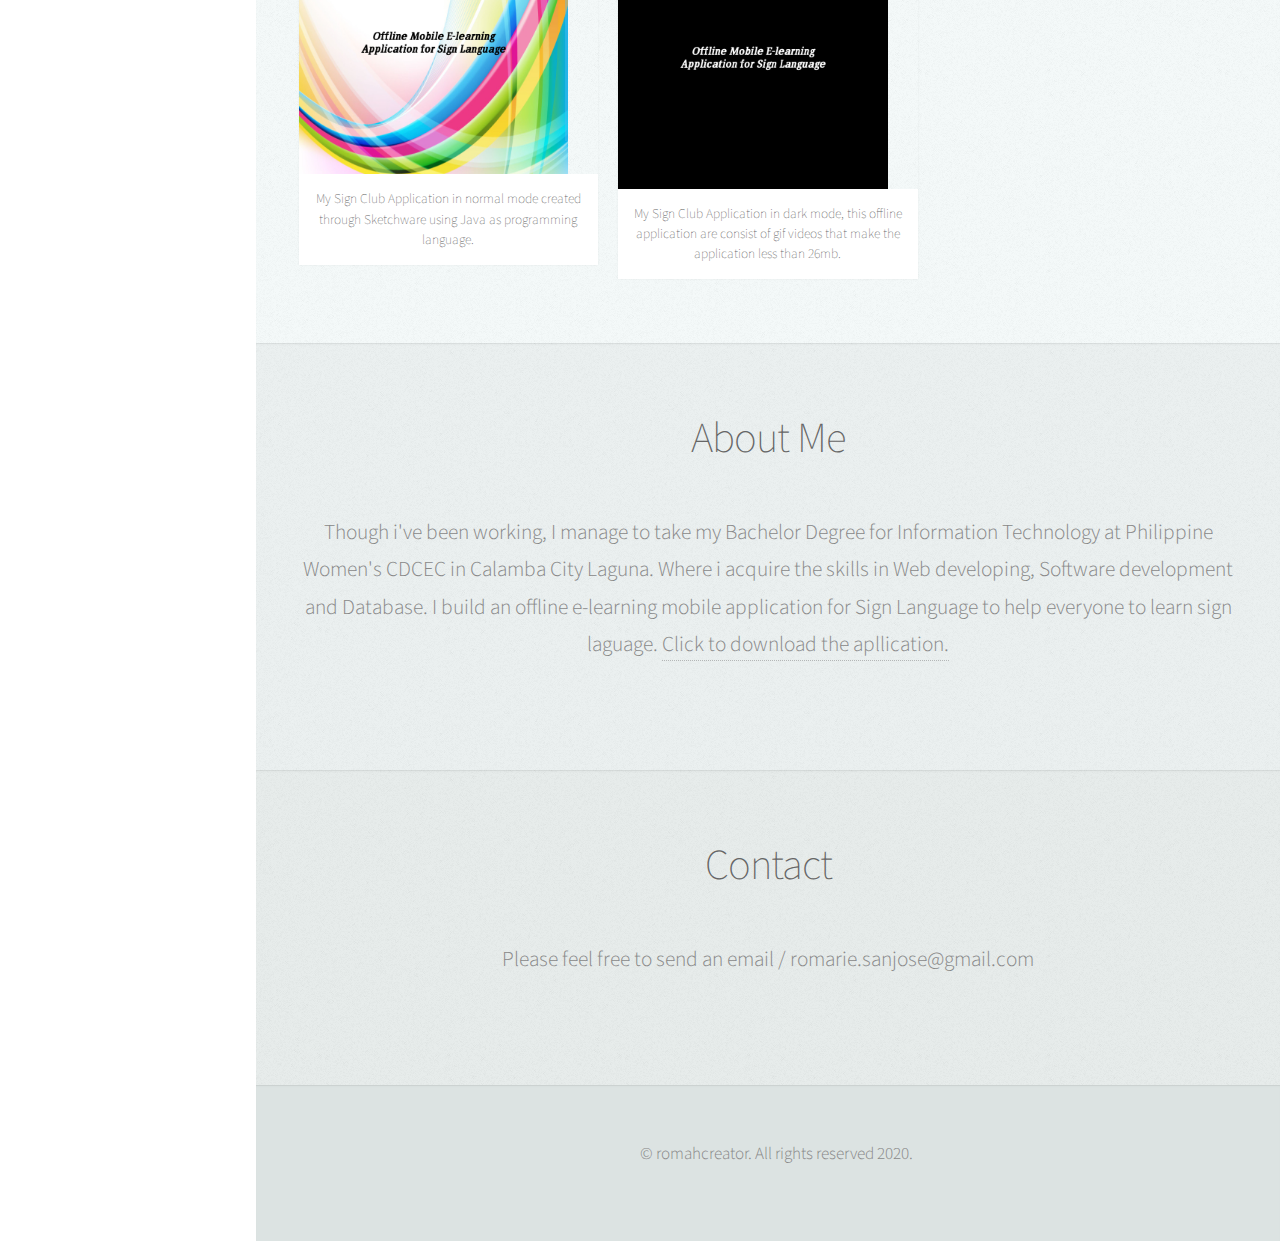
==== commit a01f48c1: "Update index.html" ====
--- a/htmlromahcreator/index.html
+++ b/htmlromahcreator/index.html
@@ -176,7 +176,7 @@
 
 				<!-- Copyright -->
 					<ul class="copyright">
-						<li>&copy; Untitled. All rights reserved 2020.</li><!--<li>Design: <a href="http://html5up.net">HTML5 UP</a></li>-->
+						<li>&copy; romahcreator. All rights reserved 2020.</li><!--<li>Design: <a href="http://html5up.net">HTML5 UP</a></li>-->
 					</ul>
 
 			</div>
@@ -191,4 +191,4 @@
 			<script src="assets/js/main.js"></script>
 
 	</body>
-</html>+</html>
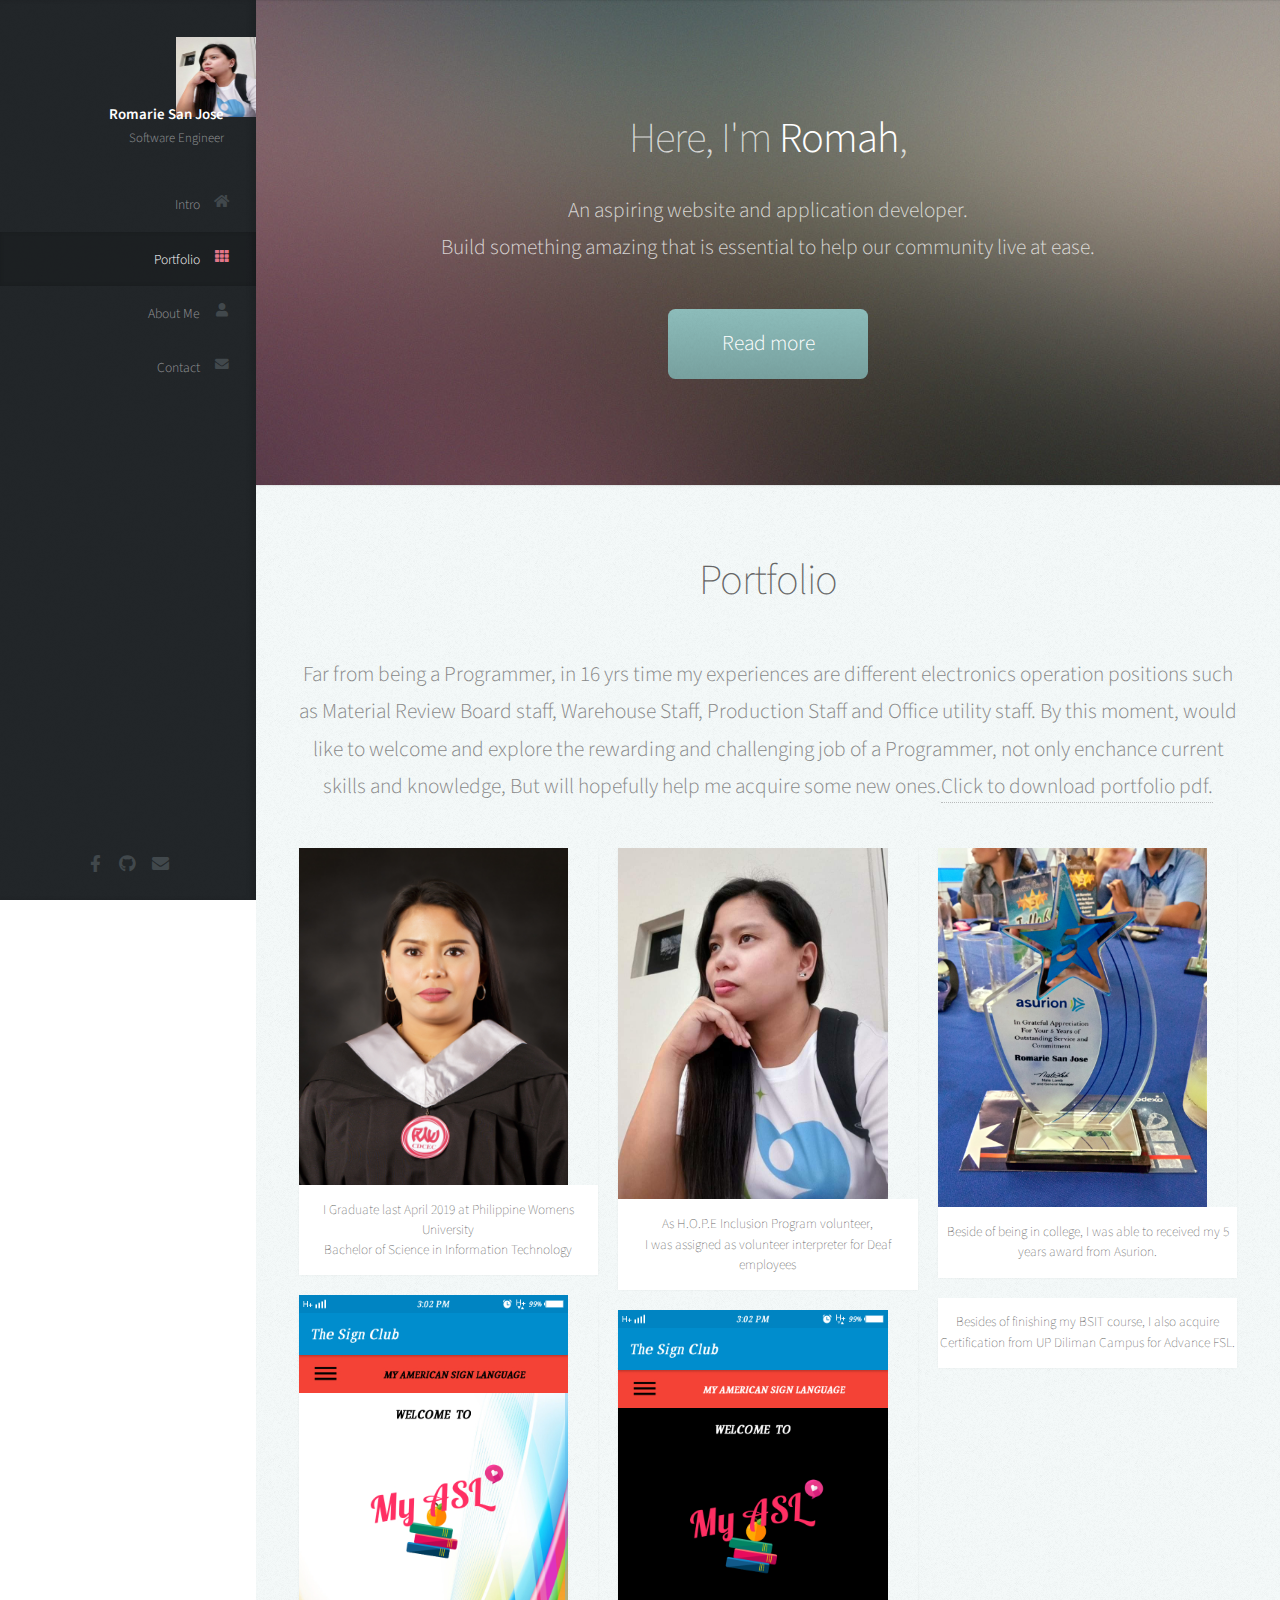
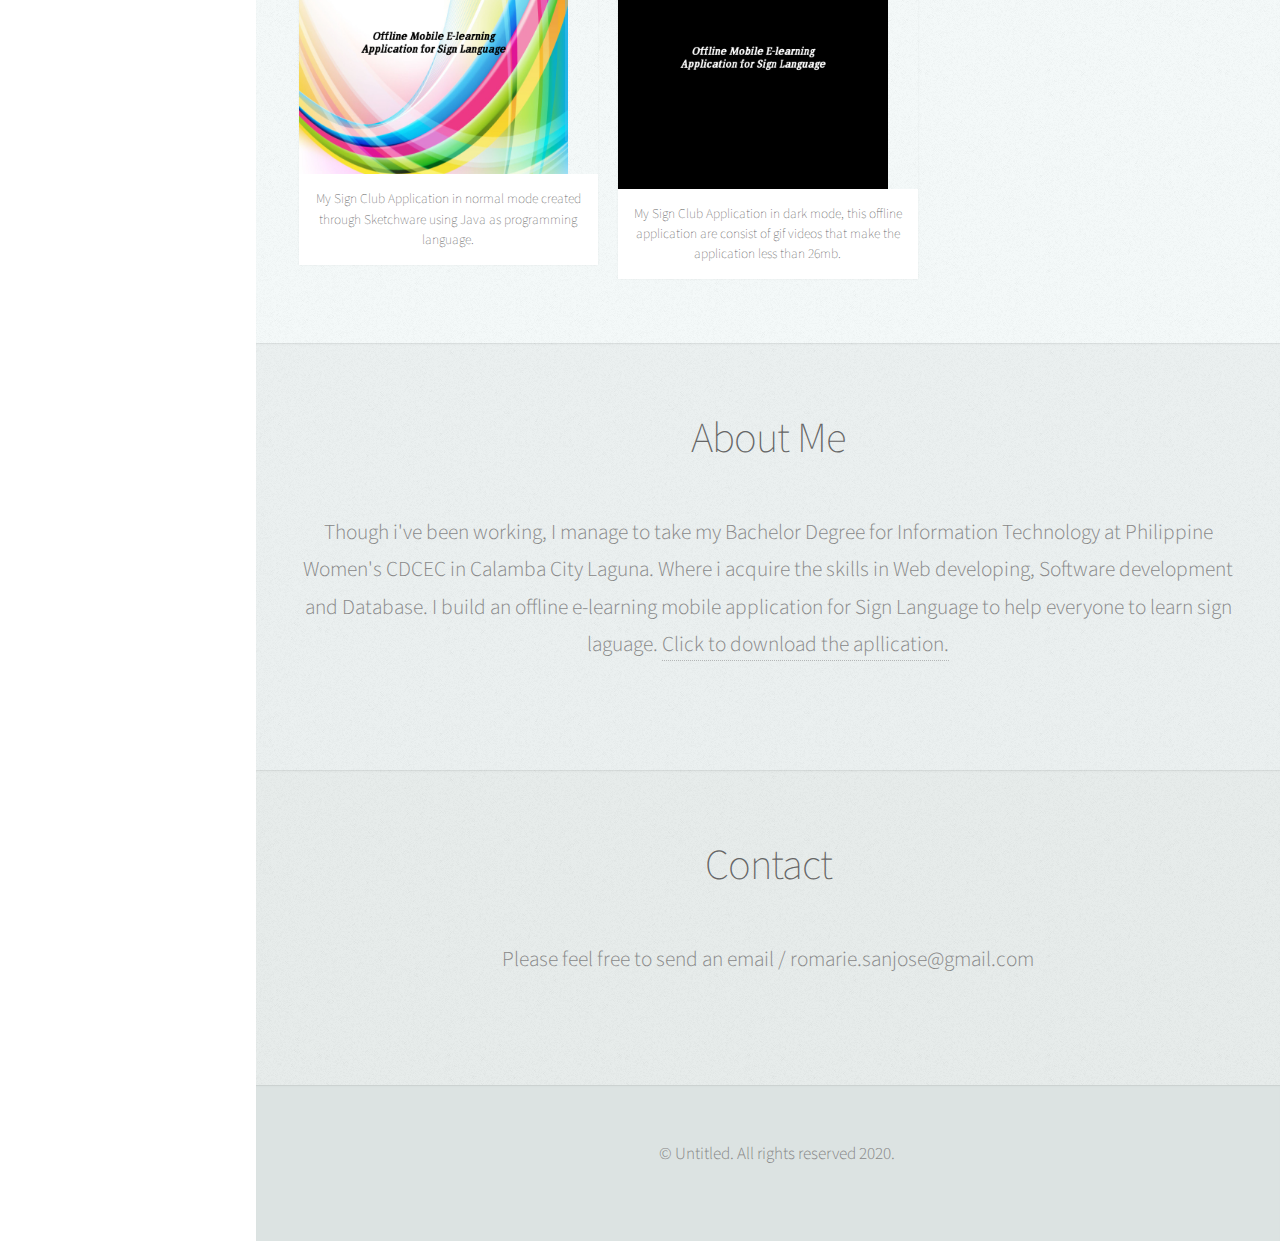
==== commit fb0e119b: "Add files via upload" ====
--- a/htmlromahcreator/index.html
+++ b/htmlromahcreator/index.html
@@ -176,7 +176,7 @@
 
 				<!-- Copyright -->
 					<ul class="copyright">
-						<li>&copy; romahcreator. All rights reserved 2020.</li><!--<li>Design: <a href="http://html5up.net">HTML5 UP</a></li>-->
+						<li>&copy; Untitled. All rights reserved 2020.</li><!--<li>Design: <a href="http://html5up.net">HTML5 UP</a></li>-->
 					</ul>
 
 			</div>
@@ -191,4 +191,4 @@
 			<script src="assets/js/main.js"></script>
 
 	</body>
-</html>
+</html>